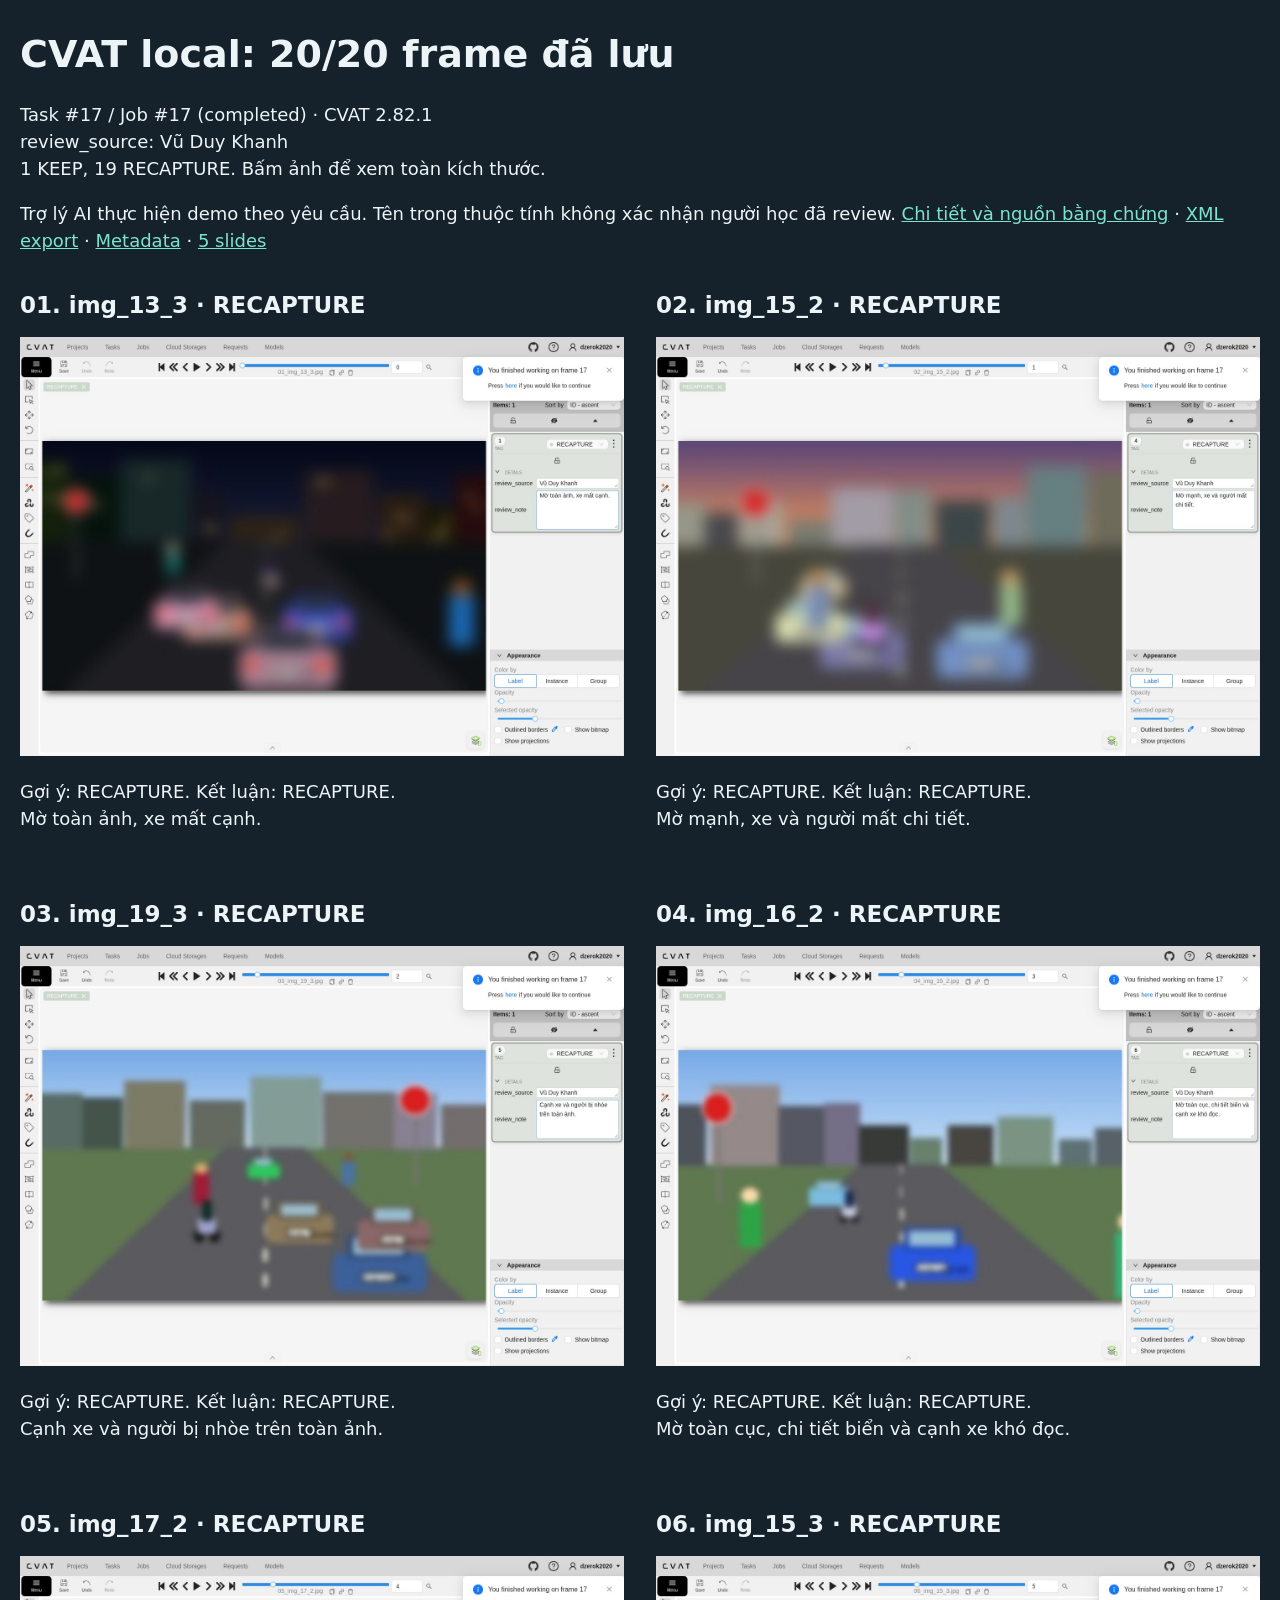
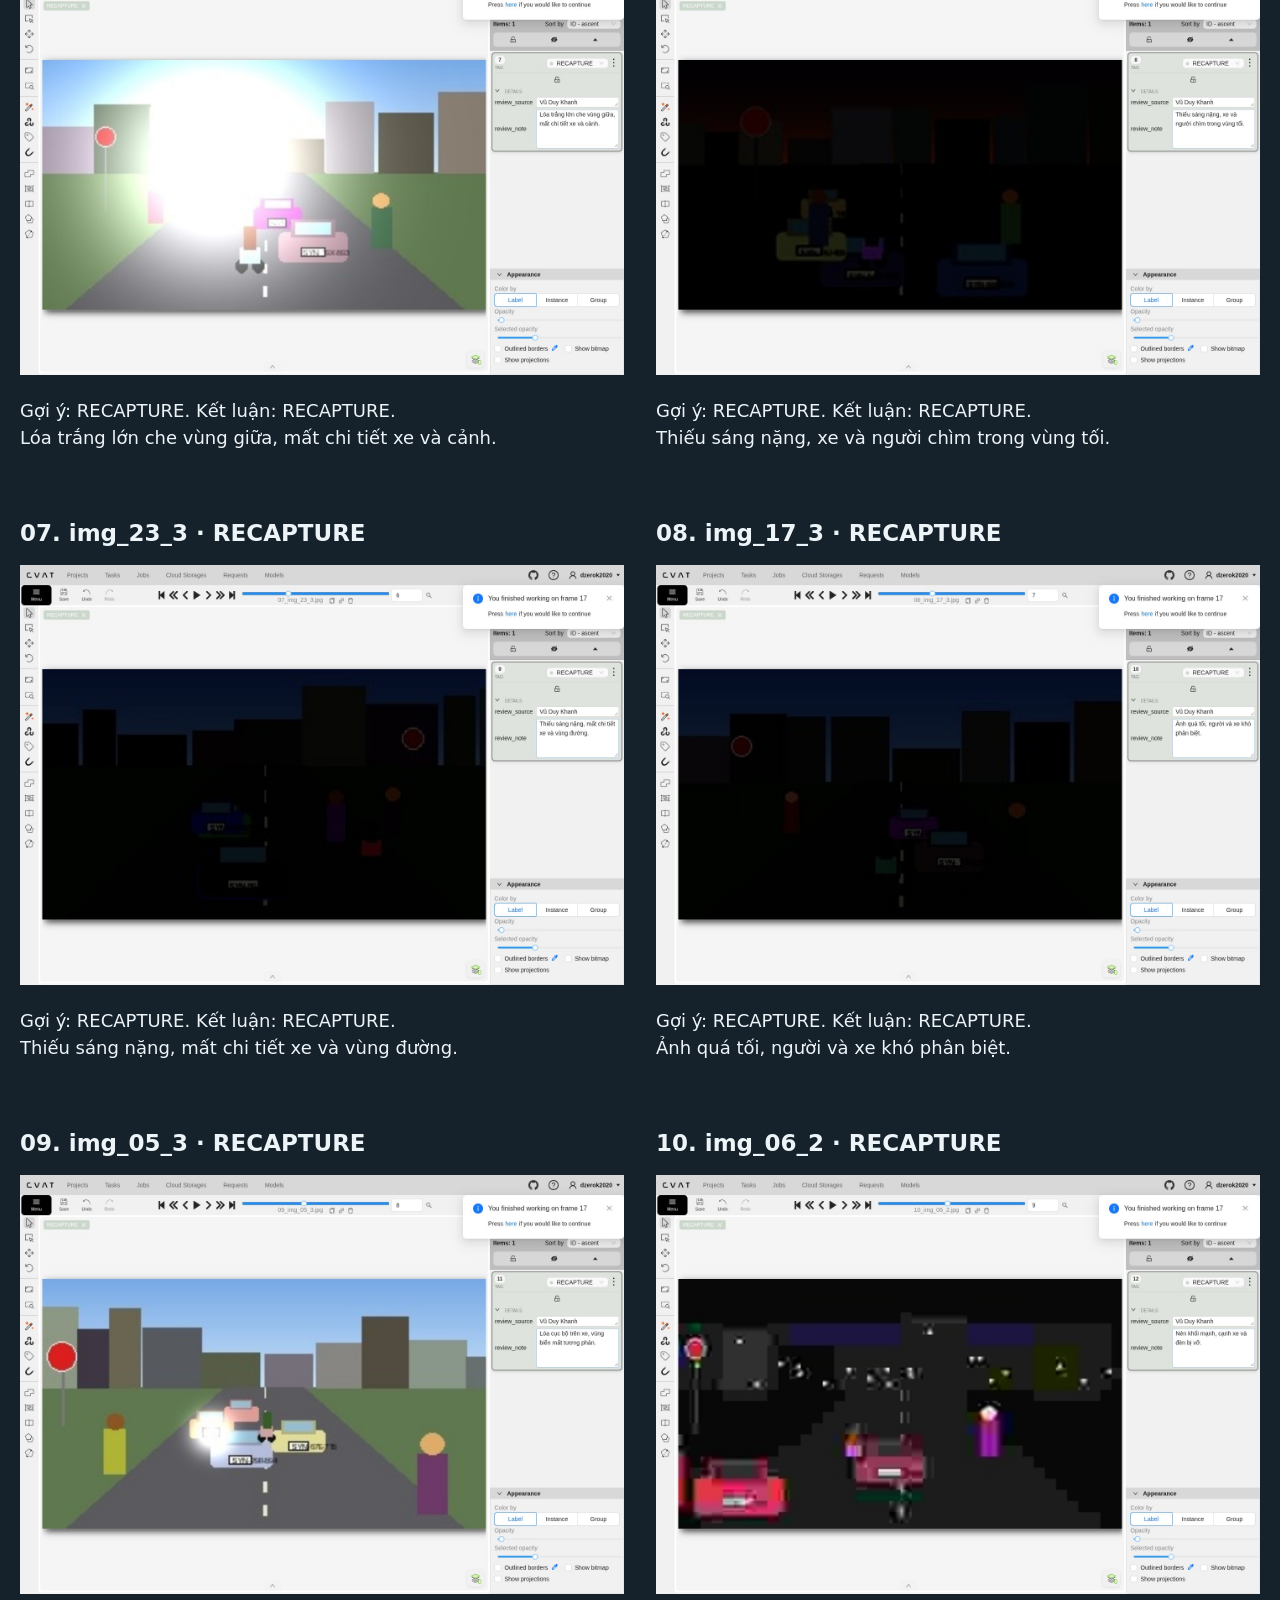
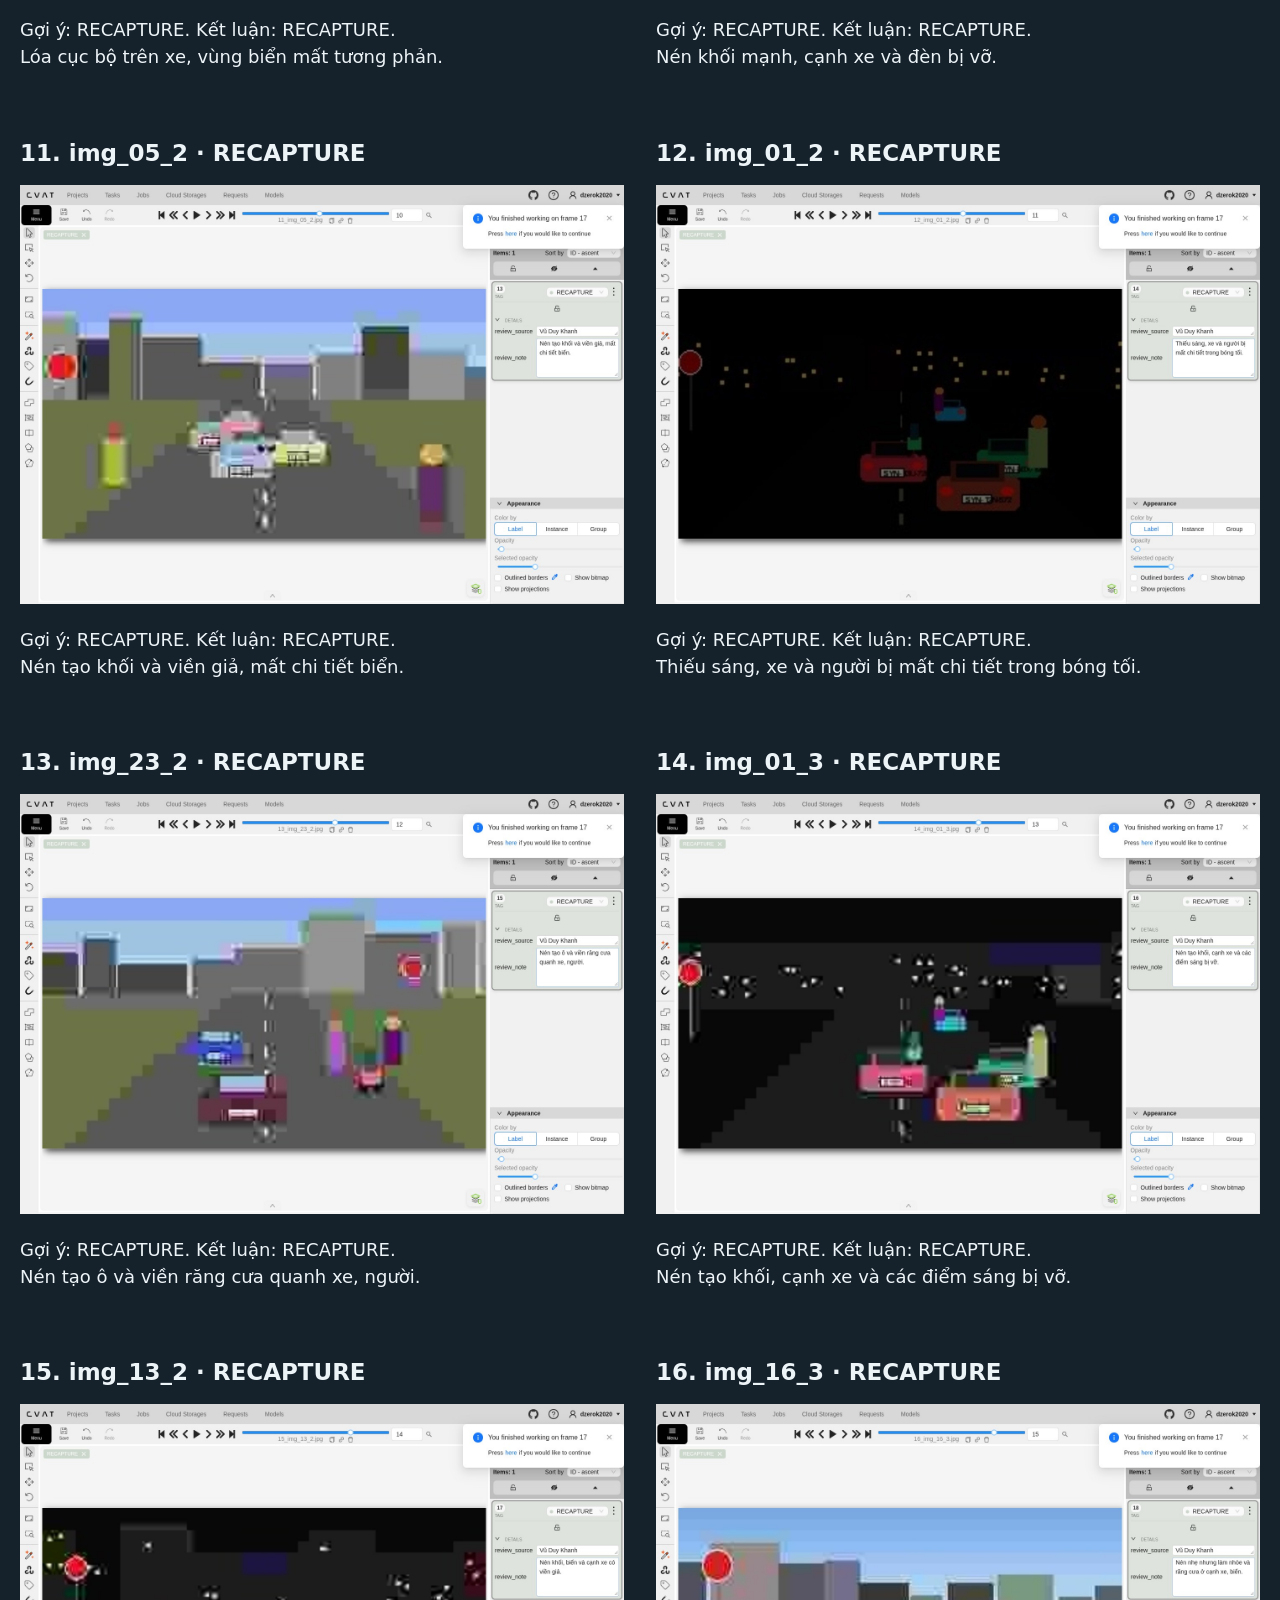
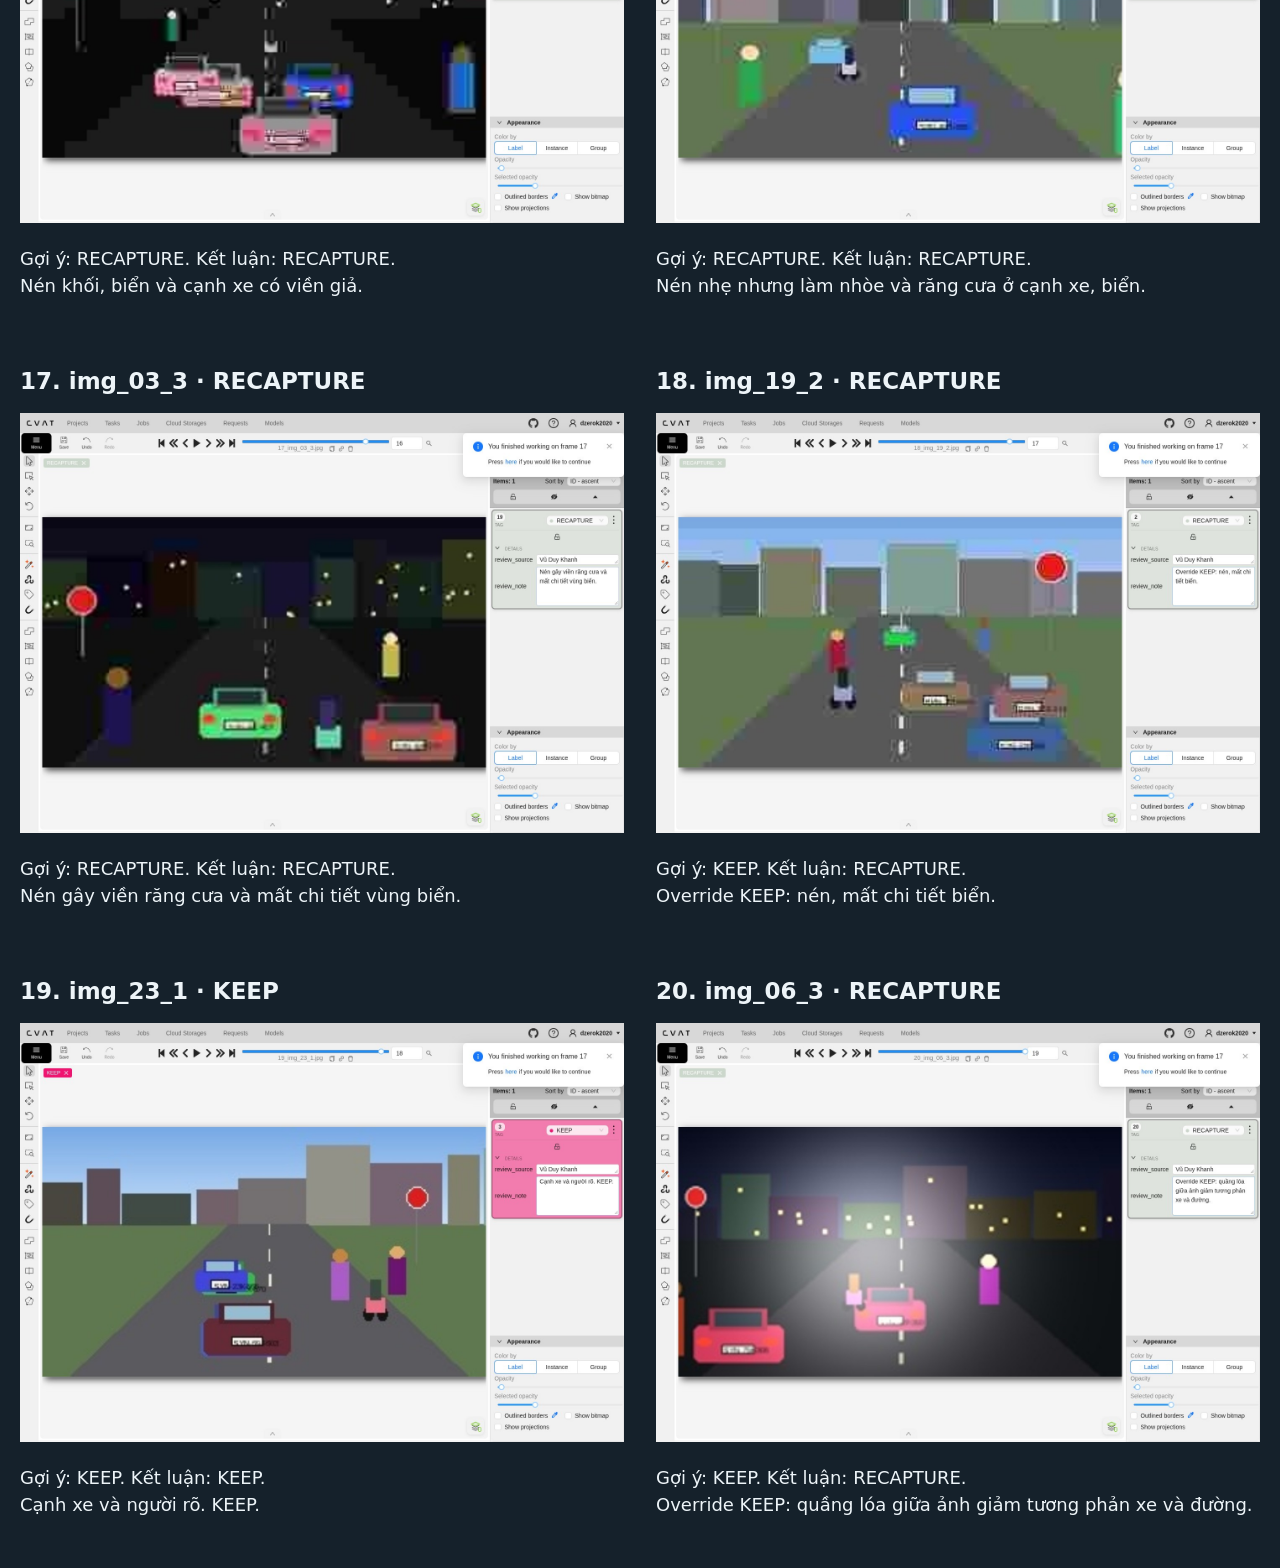
==== demo/cvat/index.html @ 28092af9 "feat: complete 20-frame CVAT local demo and evidence" ====
<!doctype html><html lang="vi"><meta charset="utf-8"><meta name="viewport" content="width=device-width,initial-scale=1"><title>T004 · 20 frame CVAT local</title><style>body{font:18px system-ui;margin:32px auto;max-width:1400px;background:#15212b;color:#edf4f8;padding:0 20px}h1{font-size:38px}h2{font-size:23px}.grid{display:grid;grid-template-columns:1fr 1fr;gap:32px}img{width:100%;height:auto}a{color:#7ce4cc}p{line-height:1.5}@media(max-width:800px){.grid{display:block}article{margin:32px 0}}</style><h1>CVAT local: 20/20 frame đã lưu</h1><p>Task #17 / Job #17 (completed) · CVAT 2.82.1<br>review_source: Vũ Duy Khanh<br>1 KEEP, 19 RECAPTURE. Bấm ảnh để xem toàn kích thước.</p><p>Trợ lý AI thực hiện demo theo yêu cầu. Tên trong thuộc tính không xác nhận người học đã review. <a href="../../docs/HUONG_DAN_DEMO_CVAT_LOCAL.md">Chi tiết và nguồn bằng chứng</a> · <a href="annotations.xml">XML export</a> · <a href="evidence.json">Metadata</a> · <a href="../t004_demo.html">5 slides</a></p><div class="grid"><article><h2>01. img_13_3 · RECAPTURE</h2><a href="frames/01-img_13_3.jpg"><img src="frames/01-img_13_3.jpg" alt="CVAT frame 0" loading="lazy"></a><p>Gợi ý: RECAPTURE. Kết luận: RECAPTURE.<br>Mờ toàn ảnh, xe mất cạnh.</p></article><article><h2>02. img_15_2 · RECAPTURE</h2><a href="frames/02-img_15_2.jpg"><img src="frames/02-img_15_2.jpg" alt="CVAT frame 1" loading="lazy"></a><p>Gợi ý: RECAPTURE. Kết luận: RECAPTURE.<br>Mờ mạnh, xe và người mất chi tiết.</p></article><article><h2>03. img_19_3 · RECAPTURE</h2><a href="frames/03-img_19_3.jpg"><img src="frames/03-img_19_3.jpg" alt="CVAT frame 2" loading="lazy"></a><p>Gợi ý: RECAPTURE. Kết luận: RECAPTURE.<br>Cạnh xe và người bị nhòe trên toàn ảnh.</p></article><article><h2>04. img_16_2 · RECAPTURE</h2><a href="frames/04-img_16_2.jpg"><img src="frames/04-img_16_2.jpg" alt="CVAT frame 3" loading="lazy"></a><p>Gợi ý: RECAPTURE. Kết luận: RECAPTURE.<br>Mờ toàn cục, chi tiết biển và cạnh xe khó đọc.</p></article><article><h2>05. img_17_2 · RECAPTURE</h2><a href="frames/05-img_17_2.jpg"><img src="frames/05-img_17_2.jpg" alt="CVAT frame 4" loading="lazy"></a><p>Gợi ý: RECAPTURE. Kết luận: RECAPTURE.<br>Lóa trắng lớn che vùng giữa, mất chi tiết xe và cảnh.</p></article><article><h2>06. img_15_3 · RECAPTURE</h2><a href="frames/06-img_15_3.jpg"><img src="frames/06-img_15_3.jpg" alt="CVAT frame 5" loading="lazy"></a><p>Gợi ý: RECAPTURE. Kết luận: RECAPTURE.<br>Thiếu sáng nặng, xe và người chìm trong vùng tối.</p></article><article><h2>07. img_23_3 · RECAPTURE</h2><a href="frames/07-img_23_3.jpg"><img src="frames/07-img_23_3.jpg" alt="CVAT frame 6" loading="lazy"></a><p>Gợi ý: RECAPTURE. Kết luận: RECAPTURE.<br>Thiếu sáng nặng, mất chi tiết xe và vùng đường.</p></article><article><h2>08. img_17_3 · RECAPTURE</h2><a href="frames/08-img_17_3.jpg"><img src="frames/08-img_17_3.jpg" alt="CVAT frame 7" loading="lazy"></a><p>Gợi ý: RECAPTURE. Kết luận: RECAPTURE.<br>Ảnh quá tối, người và xe khó phân biệt.</p></article><article><h2>09. img_05_3 · RECAPTURE</h2><a href="frames/09-img_05_3.jpg"><img src="frames/09-img_05_3.jpg" alt="CVAT frame 8" loading="lazy"></a><p>Gợi ý: RECAPTURE. Kết luận: RECAPTURE.<br>Lóa cục bộ trên xe, vùng biển mất tương phản.</p></article><article><h2>10. img_06_2 · RECAPTURE</h2><a href="frames/10-img_06_2.jpg"><img src="frames/10-img_06_2.jpg" alt="CVAT frame 9" loading="lazy"></a><p>Gợi ý: RECAPTURE. Kết luận: RECAPTURE.<br>Nén khối mạnh, cạnh xe và đèn bị vỡ.</p></article><article><h2>11. img_05_2 · RECAPTURE</h2><a href="frames/11-img_05_2.jpg"><img src="frames/11-img_05_2.jpg" alt="CVAT frame 10" loading="lazy"></a><p>Gợi ý: RECAPTURE. Kết luận: RECAPTURE.<br>Nén tạo khối và viền giả, mất chi tiết biển.</p></article><article><h2>12. img_01_2 · RECAPTURE</h2><a href="frames/12-img_01_2.jpg"><img src="frames/12-img_01_2.jpg" alt="CVAT frame 11" loading="lazy"></a><p>Gợi ý: RECAPTURE. Kết luận: RECAPTURE.<br>Thiếu sáng, xe và người bị mất chi tiết trong bóng tối.</p></article><article><h2>13. img_23_2 · RECAPTURE</h2><a href="frames/13-img_23_2.jpg"><img src="frames/13-img_23_2.jpg" alt="CVAT frame 12" loading="lazy"></a><p>Gợi ý: RECAPTURE. Kết luận: RECAPTURE.<br>Nén tạo ô và viền răng cưa quanh xe, người.</p></article><article><h2>14. img_01_3 · RECAPTURE</h2><a href="frames/14-img_01_3.jpg"><img src="frames/14-img_01_3.jpg" alt="CVAT frame 13" loading="lazy"></a><p>Gợi ý: RECAPTURE. Kết luận: RECAPTURE.<br>Nén tạo khối, cạnh xe và các điểm sáng bị vỡ.</p></article><article><h2>15. img_13_2 · RECAPTURE</h2><a href="frames/15-img_13_2.jpg"><img src="frames/15-img_13_2.jpg" alt="CVAT frame 14" loading="lazy"></a><p>Gợi ý: RECAPTURE. Kết luận: RECAPTURE.<br>Nén khối, biển và cạnh xe có viền giả.</p></article><article><h2>16. img_16_3 · RECAPTURE</h2><a href="frames/16-img_16_3.jpg"><img src="frames/16-img_16_3.jpg" alt="CVAT frame 15" loading="lazy"></a><p>Gợi ý: RECAPTURE. Kết luận: RECAPTURE.<br>Nén nhẹ nhưng làm nhòe và răng cưa ở cạnh xe, biển.</p></article><article><h2>17. img_03_3 · RECAPTURE</h2><a href="frames/17-img_03_3.jpg"><img src="frames/17-img_03_3.jpg" alt="CVAT frame 16" loading="lazy"></a><p>Gợi ý: RECAPTURE. Kết luận: RECAPTURE.<br>Nén gây viền răng cưa và mất chi tiết vùng biển.</p></article><article><h2>18. img_19_2 · RECAPTURE</h2><a href="frames/18-img_19_2.jpg"><img src="frames/18-img_19_2.jpg" alt="CVAT frame 17" loading="lazy"></a><p>Gợi ý: KEEP. Kết luận: RECAPTURE.<br>Override KEEP: nén, mất chi tiết biển.</p></article><article><h2>19. img_23_1 · KEEP</h2><a href="frames/19-img_23_1.jpg"><img src="frames/19-img_23_1.jpg" alt="CVAT frame 18" loading="lazy"></a><p>Gợi ý: KEEP. Kết luận: KEEP.<br>Cạnh xe và người rõ. KEEP.</p></article><article><h2>20. img_06_3 · RECAPTURE</h2><a href="frames/20-img_06_3.jpg"><img src="frames/20-img_06_3.jpg" alt="CVAT frame 19" loading="lazy"></a><p>Gợi ý: KEEP. Kết luận: RECAPTURE.<br>Override KEEP: quầng lóa giữa ảnh giảm tương phản xe và đường.</p></article></div></html>
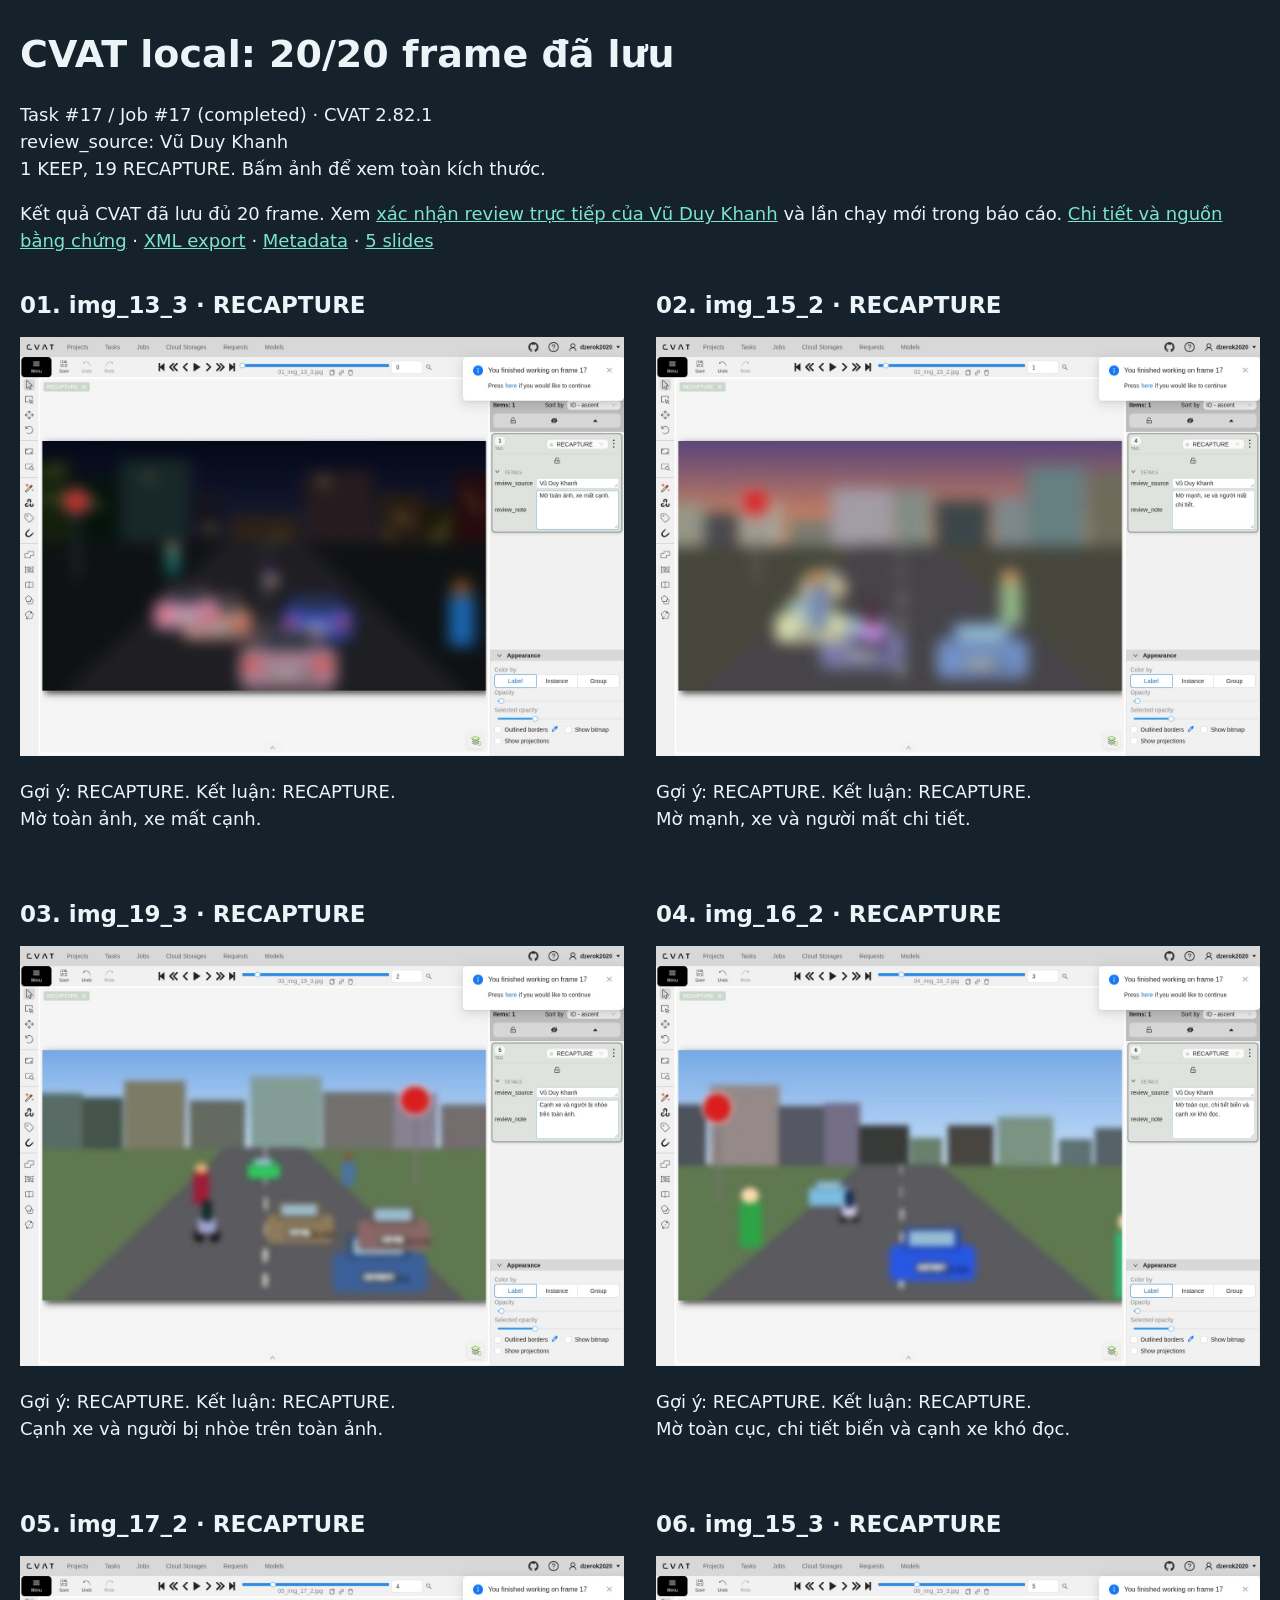
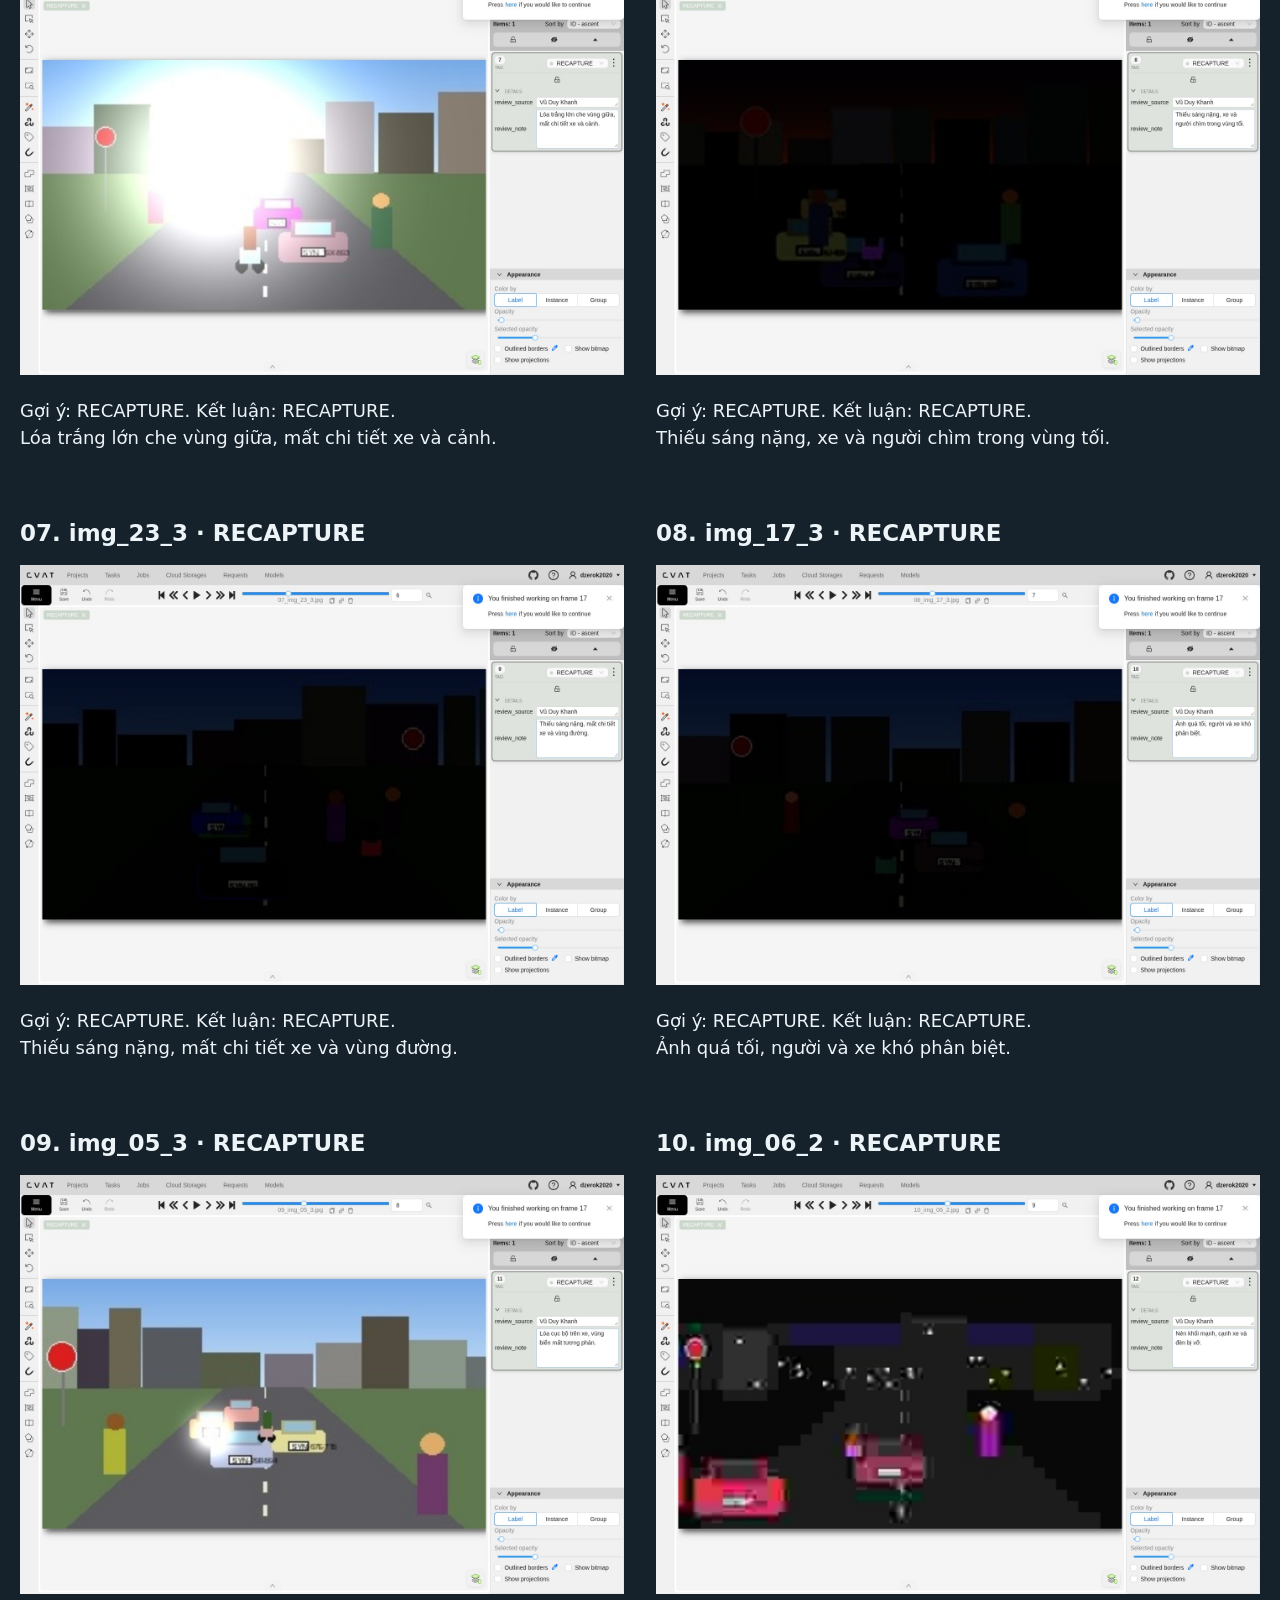
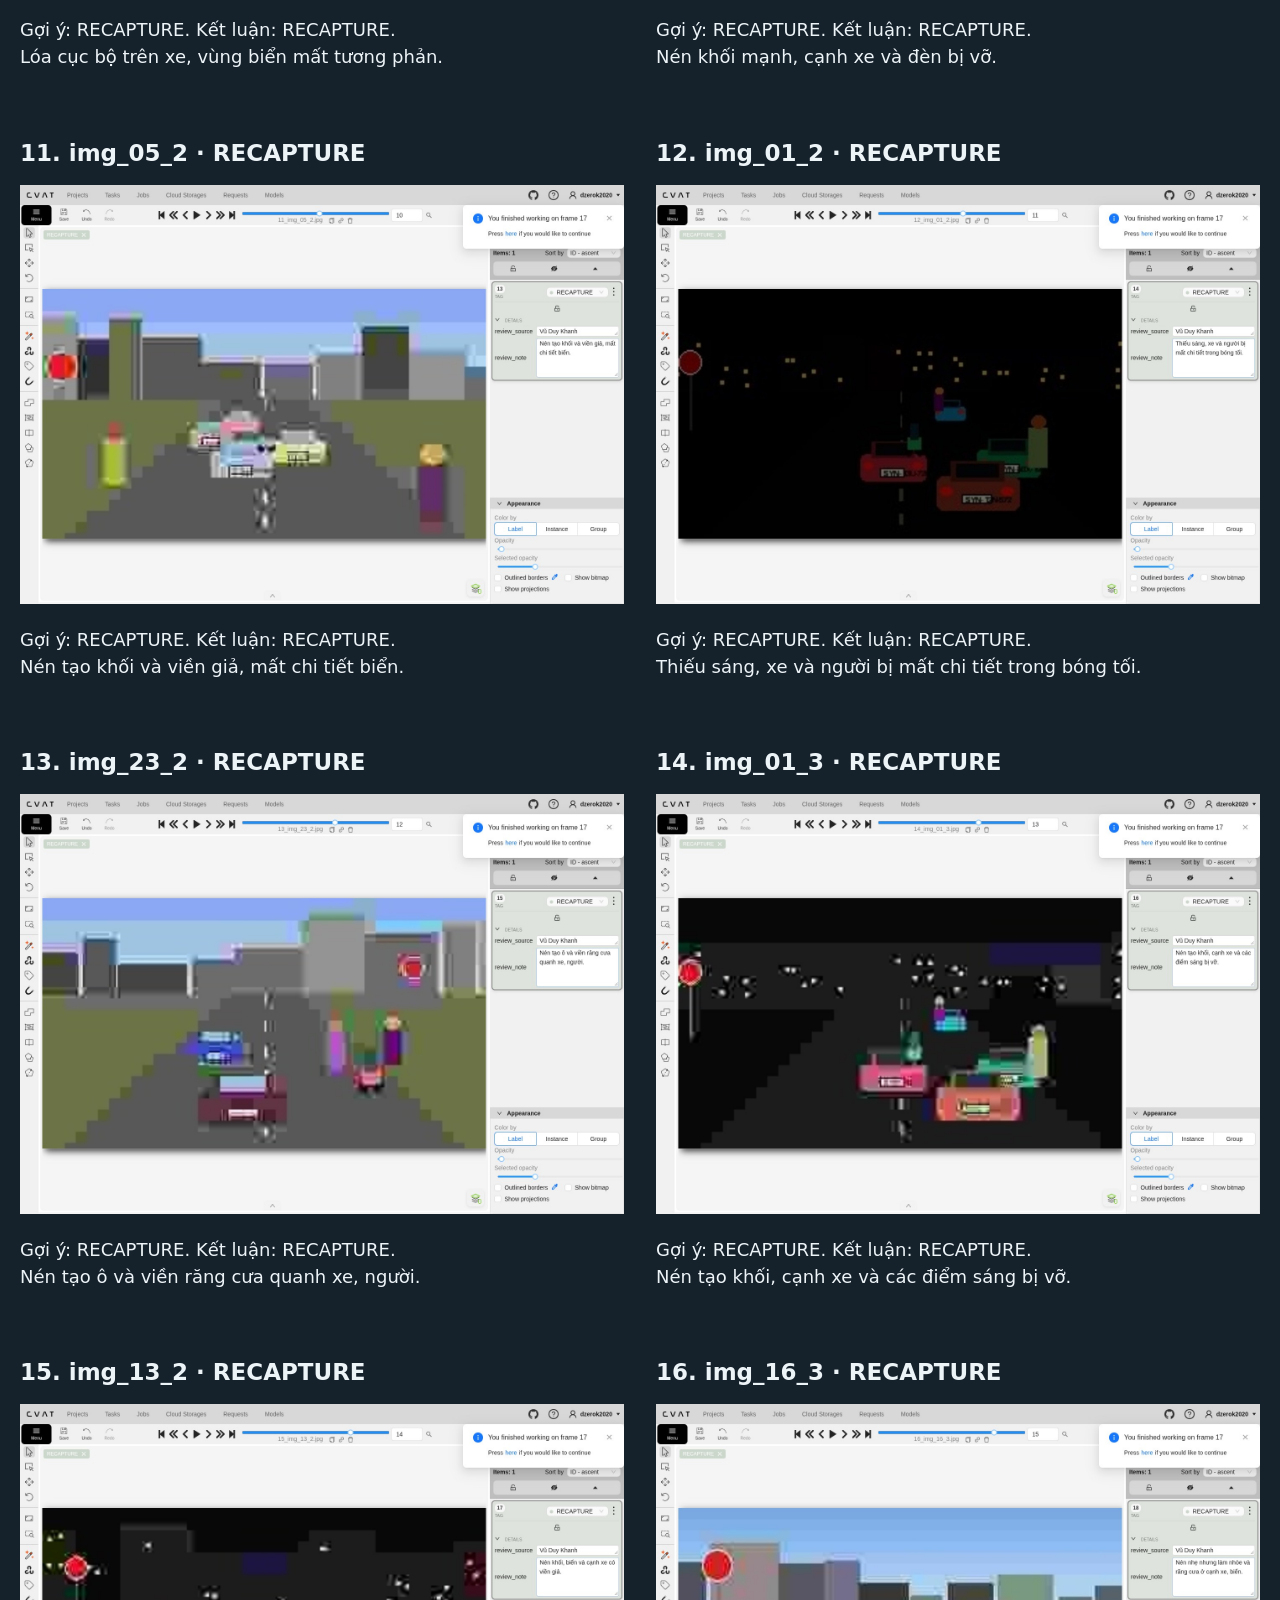
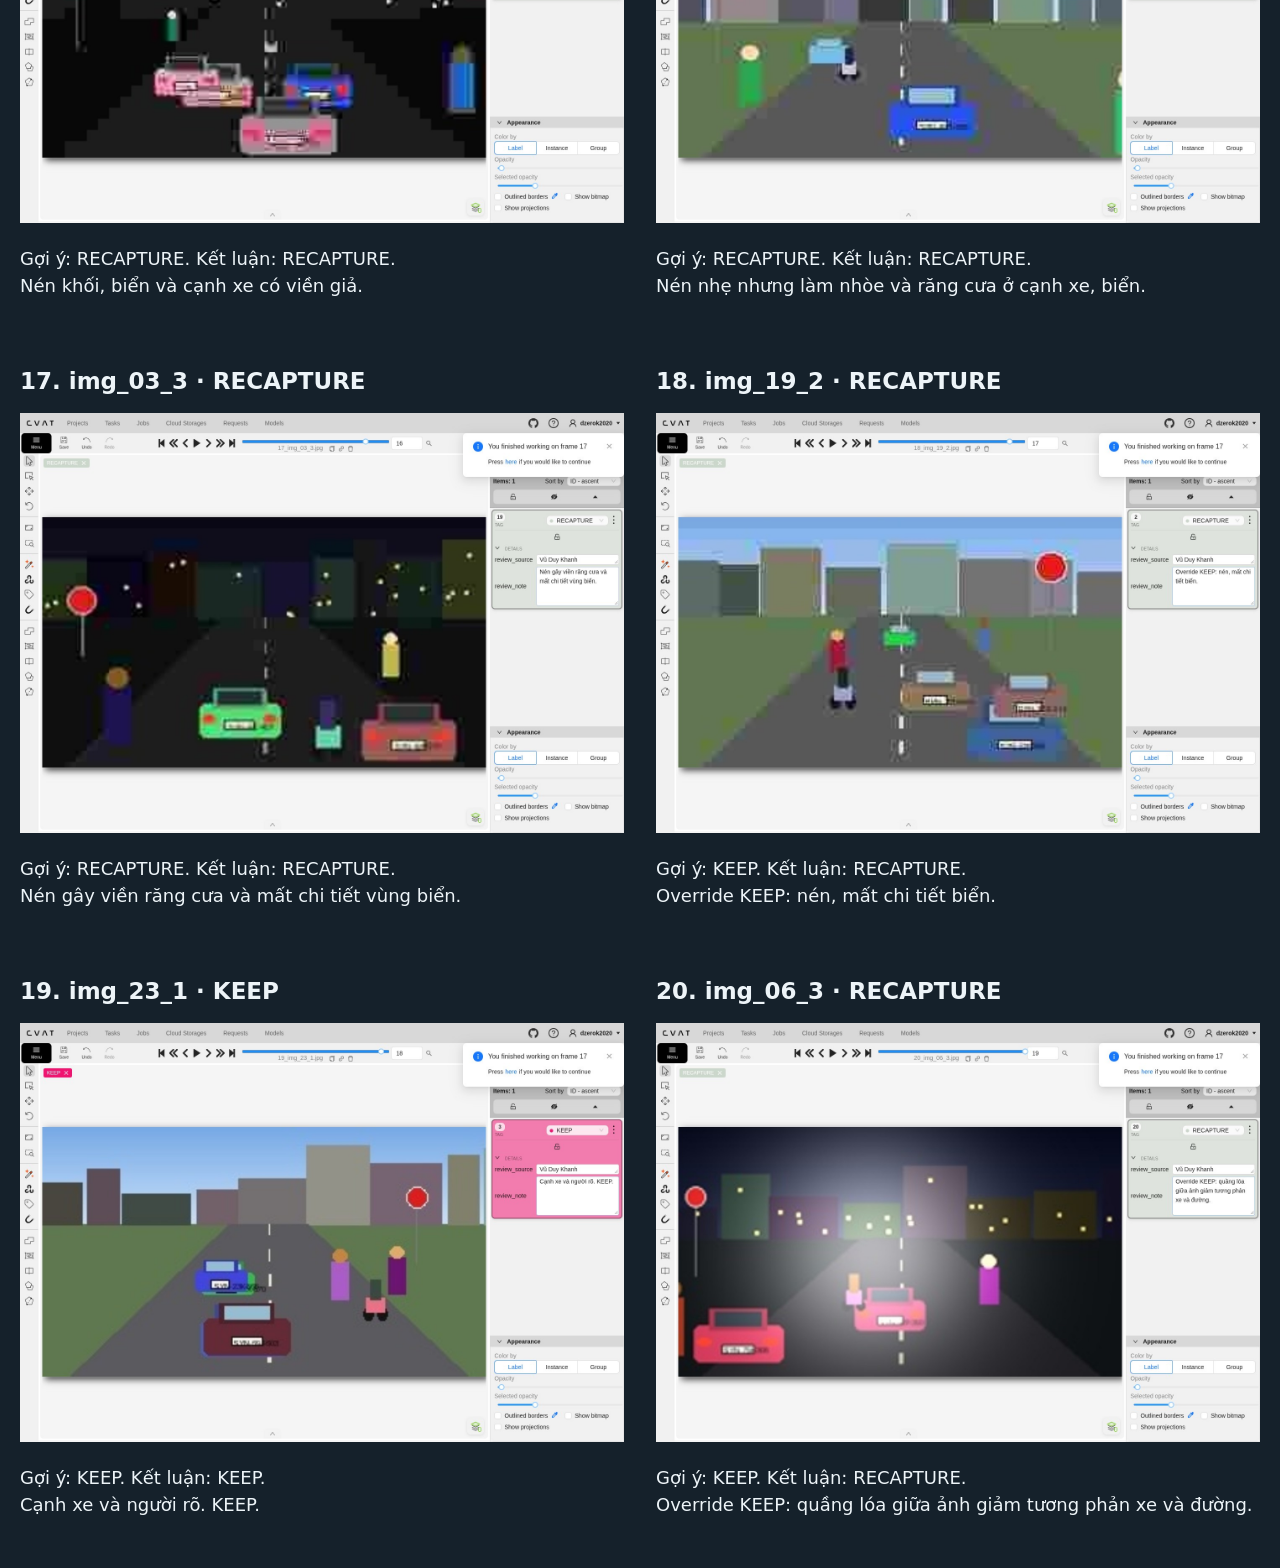
==== commit d133c471: "feat: rebuild review UI and demo with confirmed human review" ====
--- a/demo/cvat/index.html
+++ b/demo/cvat/index.html
@@ -1 +1 @@
-<!doctype html><html lang="vi"><meta charset="utf-8"><meta name="viewport" content="width=device-width,initial-scale=1"><title>T004 · 20 frame CVAT local</title><style>body{font:18px system-ui;margin:32px auto;max-width:1400px;background:#15212b;color:#edf4f8;padding:0 20px}h1{font-size:38px}h2{font-size:23px}.grid{display:grid;grid-template-columns:1fr 1fr;gap:32px}img{width:100%;height:auto}a{color:#7ce4cc}p{line-height:1.5}@media(max-width:800px){.grid{display:block}article{margin:32px 0}}</style><h1>CVAT local: 20/20 frame đã lưu</h1><p>Task #17 / Job #17 (completed) · CVAT 2.82.1<br>review_source: Vũ Duy Khanh<br>1 KEEP, 19 RECAPTURE. Bấm ảnh để xem toàn kích thước.</p><p>Trợ lý AI thực hiện demo theo yêu cầu. Tên trong thuộc tính không xác nhận người học đã review. <a href="../../docs/HUONG_DAN_DEMO_CVAT_LOCAL.md">Chi tiết và nguồn bằng chứng</a> · <a href="annotations.xml">XML export</a> · <a href="evidence.json">Metadata</a> · <a href="../t004_demo.html">5 slides</a></p><div class="grid"><article><h2>01. img_13_3 · RECAPTURE</h2><a href="frames/01-img_13_3.jpg"><img src="frames/01-img_13_3.jpg" alt="CVAT frame 0" loading="lazy"></a><p>Gợi ý: RECAPTURE. Kết luận: RECAPTURE.<br>Mờ toàn ảnh, xe mất cạnh.</p></article><article><h2>02. img_15_2 · RECAPTURE</h2><a href="frames/02-img_15_2.jpg"><img src="frames/02-img_15_2.jpg" alt="CVAT frame 1" loading="lazy"></a><p>Gợi ý: RECAPTURE. Kết luận: RECAPTURE.<br>Mờ mạnh, xe và người mất chi tiết.</p></article><article><h2>03. img_19_3 · RECAPTURE</h2><a href="frames/03-img_19_3.jpg"><img src="frames/03-img_19_3.jpg" alt="CVAT frame 2" loading="lazy"></a><p>Gợi ý: RECAPTURE. Kết luận: RECAPTURE.<br>Cạnh xe và người bị nhòe trên toàn ảnh.</p></article><article><h2>04. img_16_2 · RECAPTURE</h2><a href="frames/04-img_16_2.jpg"><img src="frames/04-img_16_2.jpg" alt="CVAT frame 3" loading="lazy"></a><p>Gợi ý: RECAPTURE. Kết luận: RECAPTURE.<br>Mờ toàn cục, chi tiết biển và cạnh xe khó đọc.</p></article><article><h2>05. img_17_2 · RECAPTURE</h2><a href="frames/05-img_17_2.jpg"><img src="frames/05-img_17_2.jpg" alt="CVAT frame 4" loading="lazy"></a><p>Gợi ý: RECAPTURE. Kết luận: RECAPTURE.<br>Lóa trắng lớn che vùng giữa, mất chi tiết xe và cảnh.</p></article><article><h2>06. img_15_3 · RECAPTURE</h2><a href="frames/06-img_15_3.jpg"><img src="frames/06-img_15_3.jpg" alt="CVAT frame 5" loading="lazy"></a><p>Gợi ý: RECAPTURE. Kết luận: RECAPTURE.<br>Thiếu sáng nặng, xe và người chìm trong vùng tối.</p></article><article><h2>07. img_23_3 · RECAPTURE</h2><a href="frames/07-img_23_3.jpg"><img src="frames/07-img_23_3.jpg" alt="CVAT frame 6" loading="lazy"></a><p>Gợi ý: RECAPTURE. Kết luận: RECAPTURE.<br>Thiếu sáng nặng, mất chi tiết xe và vùng đường.</p></article><article><h2>08. img_17_3 · RECAPTURE</h2><a href="frames/08-img_17_3.jpg"><img src="frames/08-img_17_3.jpg" alt="CVAT frame 7" loading="lazy"></a><p>Gợi ý: RECAPTURE. Kết luận: RECAPTURE.<br>Ảnh quá tối, người và xe khó phân biệt.</p></article><article><h2>09. img_05_3 · RECAPTURE</h2><a href="frames/09-img_05_3.jpg"><img src="frames/09-img_05_3.jpg" alt="CVAT frame 8" loading="lazy"></a><p>Gợi ý: RECAPTURE. Kết luận: RECAPTURE.<br>Lóa cục bộ trên xe, vùng biển mất tương phản.</p></article><article><h2>10. img_06_2 · RECAPTURE</h2><a href="frames/10-img_06_2.jpg"><img src="frames/10-img_06_2.jpg" alt="CVAT frame 9" loading="lazy"></a><p>Gợi ý: RECAPTURE. Kết luận: RECAPTURE.<br>Nén khối mạnh, cạnh xe và đèn bị vỡ.</p></article><article><h2>11. img_05_2 · RECAPTURE</h2><a href="frames/11-img_05_2.jpg"><img src="frames/11-img_05_2.jpg" alt="CVAT frame 10" loading="lazy"></a><p>Gợi ý: RECAPTURE. Kết luận: RECAPTURE.<br>Nén tạo khối và viền giả, mất chi tiết biển.</p></article><article><h2>12. img_01_2 · RECAPTURE</h2><a href="frames/12-img_01_2.jpg"><img src="frames/12-img_01_2.jpg" alt="CVAT frame 11" loading="lazy"></a><p>Gợi ý: RECAPTURE. Kết luận: RECAPTURE.<br>Thiếu sáng, xe và người bị mất chi tiết trong bóng tối.</p></article><article><h2>13. img_23_2 · RECAPTURE</h2><a href="frames/13-img_23_2.jpg"><img src="frames/13-img_23_2.jpg" alt="CVAT frame 12" loading="lazy"></a><p>Gợi ý: RECAPTURE. Kết luận: RECAPTURE.<br>Nén tạo ô và viền răng cưa quanh xe, người.</p></article><article><h2>14. img_01_3 · RECAPTURE</h2><a href="frames/14-img_01_3.jpg"><img src="frames/14-img_01_3.jpg" alt="CVAT frame 13" loading="lazy"></a><p>Gợi ý: RECAPTURE. Kết luận: RECAPTURE.<br>Nén tạo khối, cạnh xe và các điểm sáng bị vỡ.</p></article><article><h2>15. img_13_2 · RECAPTURE</h2><a href="frames/15-img_13_2.jpg"><img src="frames/15-img_13_2.jpg" alt="CVAT frame 14" loading="lazy"></a><p>Gợi ý: RECAPTURE. Kết luận: RECAPTURE.<br>Nén khối, biển và cạnh xe có viền giả.</p></article><article><h2>16. img_16_3 · RECAPTURE</h2><a href="frames/16-img_16_3.jpg"><img src="frames/16-img_16_3.jpg" alt="CVAT frame 15" loading="lazy"></a><p>Gợi ý: RECAPTURE. Kết luận: RECAPTURE.<br>Nén nhẹ nhưng làm nhòe và răng cưa ở cạnh xe, biển.</p></article><article><h2>17. img_03_3 · RECAPTURE</h2><a href="frames/17-img_03_3.jpg"><img src="frames/17-img_03_3.jpg" alt="CVAT frame 16" loading="lazy"></a><p>Gợi ý: RECAPTURE. Kết luận: RECAPTURE.<br>Nén gây viền răng cưa và mất chi tiết vùng biển.</p></article><article><h2>18. img_19_2 · RECAPTURE</h2><a href="frames/18-img_19_2.jpg"><img src="frames/18-img_19_2.jpg" alt="CVAT frame 17" loading="lazy"></a><p>Gợi ý: KEEP. Kết luận: RECAPTURE.<br>Override KEEP: nén, mất chi tiết biển.</p></article><article><h2>19. img_23_1 · KEEP</h2><a href="frames/19-img_23_1.jpg"><img src="frames/19-img_23_1.jpg" alt="CVAT frame 18" loading="lazy"></a><p>Gợi ý: KEEP. Kết luận: KEEP.<br>Cạnh xe và người rõ. KEEP.</p></article><article><h2>20. img_06_3 · RECAPTURE</h2><a href="frames/20-img_06_3.jpg"><img src="frames/20-img_06_3.jpg" alt="CVAT frame 19" loading="lazy"></a><p>Gợi ý: KEEP. Kết luận: RECAPTURE.<br>Override KEEP: quầng lóa giữa ảnh giảm tương phản xe và đường.</p></article></div></html>+<!doctype html><html lang="vi"><meta charset="utf-8"><meta name="viewport" content="width=device-width,initial-scale=1"><title>T004 · 20 frame CVAT local</title><style>body{font:18px system-ui;margin:32px auto;max-width:1400px;background:#15212b;color:#edf4f8;padding:0 20px}h1{font-size:38px}h2{font-size:23px}.grid{display:grid;grid-template-columns:1fr 1fr;gap:32px}img{width:100%;height:auto}a{color:#7ce4cc}p{line-height:1.5}@media(max-width:800px){.grid{display:block}article{margin:32px 0}}</style><h1>CVAT local: 20/20 frame đã lưu</h1><p>Task #17 / Job #17 (completed) · CVAT 2.82.1<br>review_source: Vũ Duy Khanh<br>1 KEEP, 19 RECAPTURE. Bấm ảnh để xem toàn kích thước.</p><p>Kết quả CVAT đã lưu đủ 20 frame. Xem <a href="../../reports/human_review_confirmation.json">xác nhận review trực tiếp của Vũ Duy Khanh</a> và lần chạy mới trong báo cáo. <a href="../../docs/HUONG_DAN_DEMO_CVAT_LOCAL.md">Chi tiết và nguồn bằng chứng</a> · <a href="annotations.xml">XML export</a> · <a href="evidence.json">Metadata</a> · <a href="../t004_demo.html">5 slides</a></p><div class="grid"><article><h2>01. img_13_3 · RECAPTURE</h2><a href="frames/01-img_13_3.jpg"><img src="frames/01-img_13_3.jpg" alt="CVAT frame 0" loading="lazy"></a><p>Gợi ý: RECAPTURE. Kết luận: RECAPTURE.<br>Mờ toàn ảnh, xe mất cạnh.</p></article><article><h2>02. img_15_2 · RECAPTURE</h2><a href="frames/02-img_15_2.jpg"><img src="frames/02-img_15_2.jpg" alt="CVAT frame 1" loading="lazy"></a><p>Gợi ý: RECAPTURE. Kết luận: RECAPTURE.<br>Mờ mạnh, xe và người mất chi tiết.</p></article><article><h2>03. img_19_3 · RECAPTURE</h2><a href="frames/03-img_19_3.jpg"><img src="frames/03-img_19_3.jpg" alt="CVAT frame 2" loading="lazy"></a><p>Gợi ý: RECAPTURE. Kết luận: RECAPTURE.<br>Cạnh xe và người bị nhòe trên toàn ảnh.</p></article><article><h2>04. img_16_2 · RECAPTURE</h2><a href="frames/04-img_16_2.jpg"><img src="frames/04-img_16_2.jpg" alt="CVAT frame 3" loading="lazy"></a><p>Gợi ý: RECAPTURE. Kết luận: RECAPTURE.<br>Mờ toàn cục, chi tiết biển và cạnh xe khó đọc.</p></article><article><h2>05. img_17_2 · RECAPTURE</h2><a href="frames/05-img_17_2.jpg"><img src="frames/05-img_17_2.jpg" alt="CVAT frame 4" loading="lazy"></a><p>Gợi ý: RECAPTURE. Kết luận: RECAPTURE.<br>Lóa trắng lớn che vùng giữa, mất chi tiết xe và cảnh.</p></article><article><h2>06. img_15_3 · RECAPTURE</h2><a href="frames/06-img_15_3.jpg"><img src="frames/06-img_15_3.jpg" alt="CVAT frame 5" loading="lazy"></a><p>Gợi ý: RECAPTURE. Kết luận: RECAPTURE.<br>Thiếu sáng nặng, xe và người chìm trong vùng tối.</p></article><article><h2>07. img_23_3 · RECAPTURE</h2><a href="frames/07-img_23_3.jpg"><img src="frames/07-img_23_3.jpg" alt="CVAT frame 6" loading="lazy"></a><p>Gợi ý: RECAPTURE. Kết luận: RECAPTURE.<br>Thiếu sáng nặng, mất chi tiết xe và vùng đường.</p></article><article><h2>08. img_17_3 · RECAPTURE</h2><a href="frames/08-img_17_3.jpg"><img src="frames/08-img_17_3.jpg" alt="CVAT frame 7" loading="lazy"></a><p>Gợi ý: RECAPTURE. Kết luận: RECAPTURE.<br>Ảnh quá tối, người và xe khó phân biệt.</p></article><article><h2>09. img_05_3 · RECAPTURE</h2><a href="frames/09-img_05_3.jpg"><img src="frames/09-img_05_3.jpg" alt="CVAT frame 8" loading="lazy"></a><p>Gợi ý: RECAPTURE. Kết luận: RECAPTURE.<br>Lóa cục bộ trên xe, vùng biển mất tương phản.</p></article><article><h2>10. img_06_2 · RECAPTURE</h2><a href="frames/10-img_06_2.jpg"><img src="frames/10-img_06_2.jpg" alt="CVAT frame 9" loading="lazy"></a><p>Gợi ý: RECAPTURE. Kết luận: RECAPTURE.<br>Nén khối mạnh, cạnh xe và đèn bị vỡ.</p></article><article><h2>11. img_05_2 · RECAPTURE</h2><a href="frames/11-img_05_2.jpg"><img src="frames/11-img_05_2.jpg" alt="CVAT frame 10" loading="lazy"></a><p>Gợi ý: RECAPTURE. Kết luận: RECAPTURE.<br>Nén tạo khối và viền giả, mất chi tiết biển.</p></article><article><h2>12. img_01_2 · RECAPTURE</h2><a href="frames/12-img_01_2.jpg"><img src="frames/12-img_01_2.jpg" alt="CVAT frame 11" loading="lazy"></a><p>Gợi ý: RECAPTURE. Kết luận: RECAPTURE.<br>Thiếu sáng, xe và người bị mất chi tiết trong bóng tối.</p></article><article><h2>13. img_23_2 · RECAPTURE</h2><a href="frames/13-img_23_2.jpg"><img src="frames/13-img_23_2.jpg" alt="CVAT frame 12" loading="lazy"></a><p>Gợi ý: RECAPTURE. Kết luận: RECAPTURE.<br>Nén tạo ô và viền răng cưa quanh xe, người.</p></article><article><h2>14. img_01_3 · RECAPTURE</h2><a href="frames/14-img_01_3.jpg"><img src="frames/14-img_01_3.jpg" alt="CVAT frame 13" loading="lazy"></a><p>Gợi ý: RECAPTURE. Kết luận: RECAPTURE.<br>Nén tạo khối, cạnh xe và các điểm sáng bị vỡ.</p></article><article><h2>15. img_13_2 · RECAPTURE</h2><a href="frames/15-img_13_2.jpg"><img src="frames/15-img_13_2.jpg" alt="CVAT frame 14" loading="lazy"></a><p>Gợi ý: RECAPTURE. Kết luận: RECAPTURE.<br>Nén khối, biển và cạnh xe có viền giả.</p></article><article><h2>16. img_16_3 · RECAPTURE</h2><a href="frames/16-img_16_3.jpg"><img src="frames/16-img_16_3.jpg" alt="CVAT frame 15" loading="lazy"></a><p>Gợi ý: RECAPTURE. Kết luận: RECAPTURE.<br>Nén nhẹ nhưng làm nhòe và răng cưa ở cạnh xe, biển.</p></article><article><h2>17. img_03_3 · RECAPTURE</h2><a href="frames/17-img_03_3.jpg"><img src="frames/17-img_03_3.jpg" alt="CVAT frame 16" loading="lazy"></a><p>Gợi ý: RECAPTURE. Kết luận: RECAPTURE.<br>Nén gây viền răng cưa và mất chi tiết vùng biển.</p></article><article><h2>18. img_19_2 · RECAPTURE</h2><a href="frames/18-img_19_2.jpg"><img src="frames/18-img_19_2.jpg" alt="CVAT frame 17" loading="lazy"></a><p>Gợi ý: KEEP. Kết luận: RECAPTURE.<br>Override KEEP: nén, mất chi tiết biển.</p></article><article><h2>19. img_23_1 · KEEP</h2><a href="frames/19-img_23_1.jpg"><img src="frames/19-img_23_1.jpg" alt="CVAT frame 18" loading="lazy"></a><p>Gợi ý: KEEP. Kết luận: KEEP.<br>Cạnh xe và người rõ. KEEP.</p></article><article><h2>20. img_06_3 · RECAPTURE</h2><a href="frames/20-img_06_3.jpg"><img src="frames/20-img_06_3.jpg" alt="CVAT frame 19" loading="lazy"></a><p>Gợi ý: KEEP. Kết luận: RECAPTURE.<br>Override KEEP: quầng lóa giữa ảnh giảm tương phản xe và đường.</p></article></div></html>
